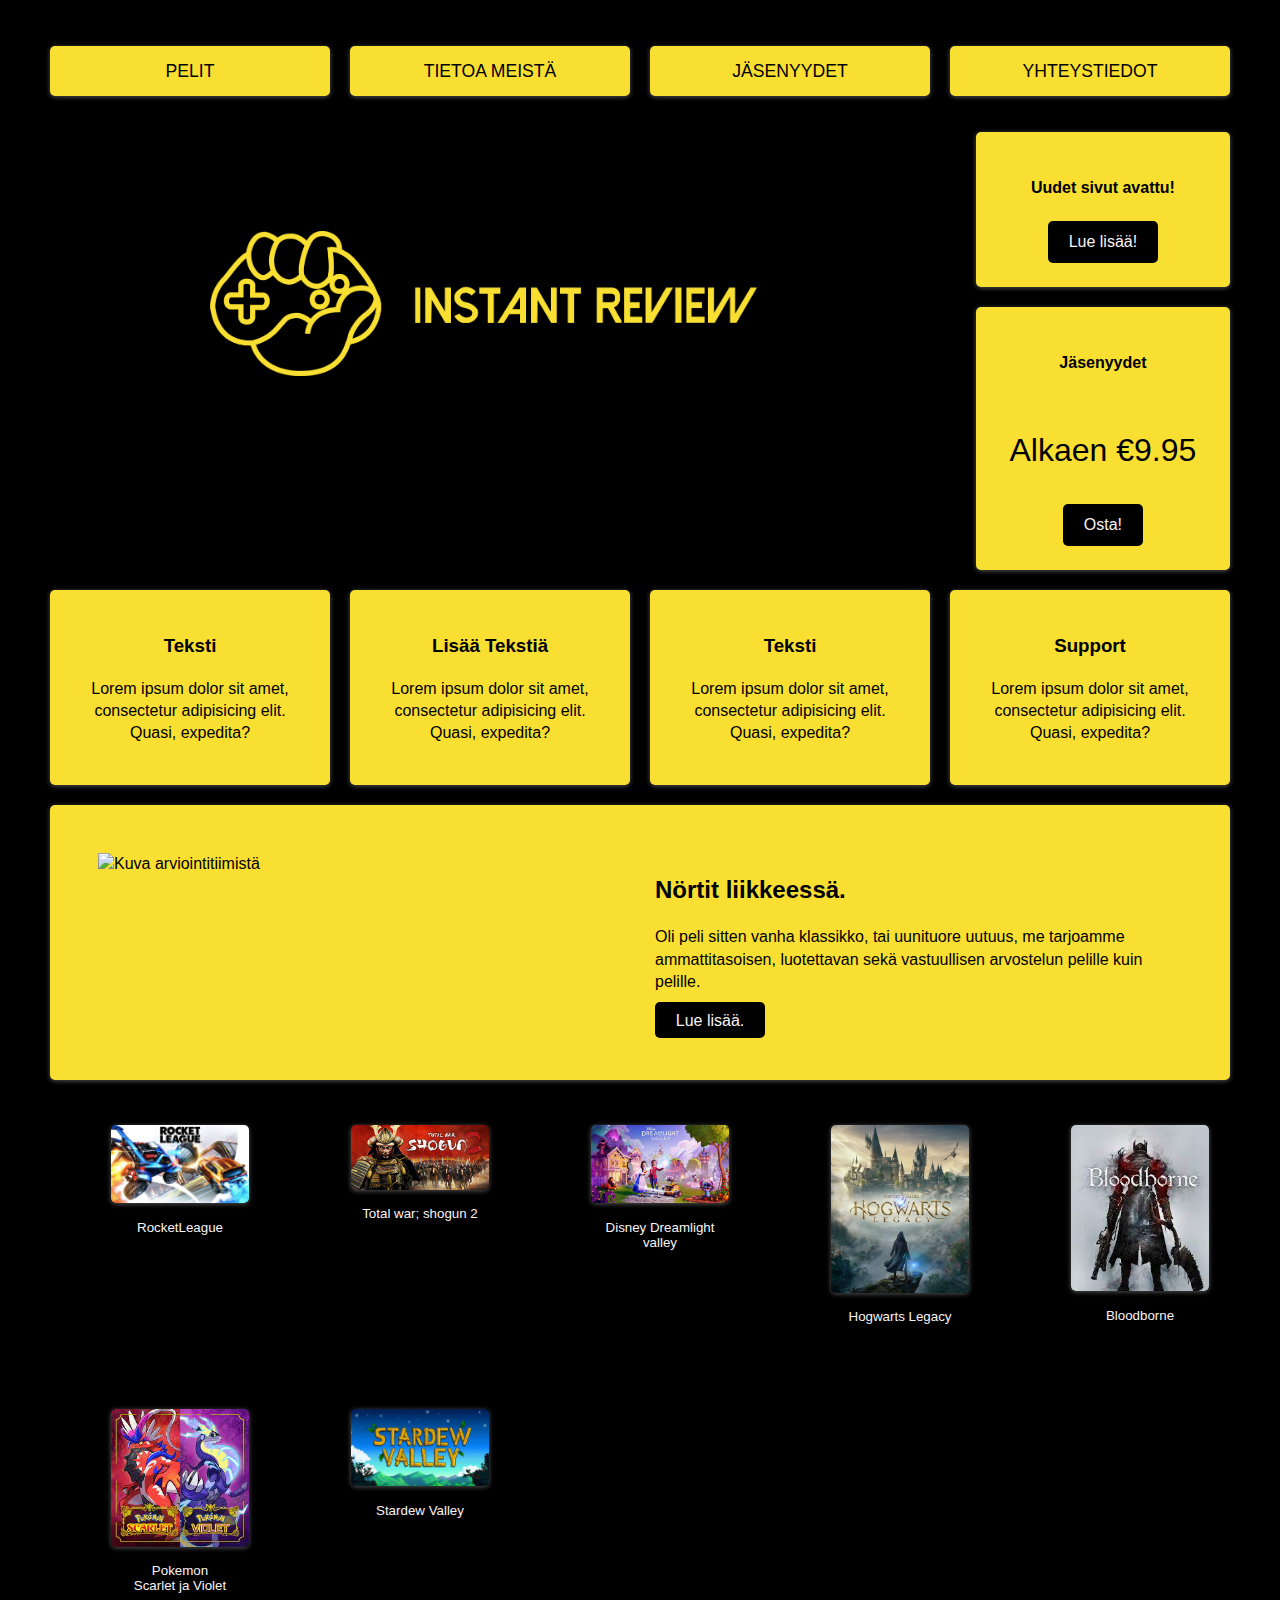
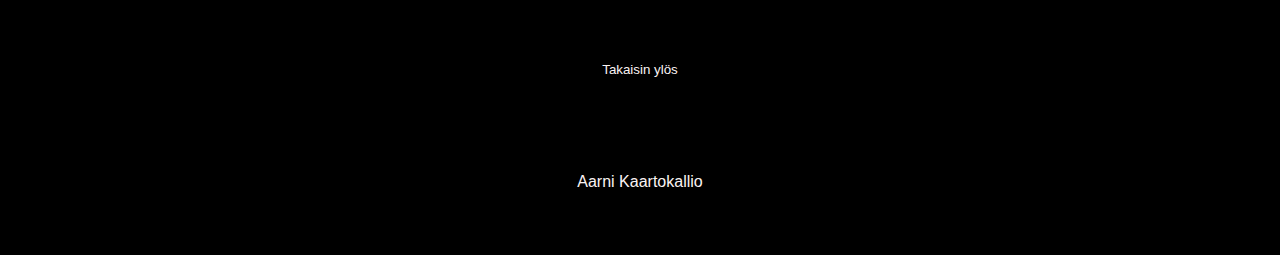
==== index.html @ ea332d21 "Index luotu" ====
<!DOCTYPE html>
<html>
  <head>
    <title>InstantReview</title>
    <meta name="viewport" content="width=device-width, initial-scale=1" />
    <link rel="stylesheet" href="Insta.css" />
  </head>
  <body>
    <div id="google_translate_element"></div>
    <div class="wrapper">
        <nav  id="ylös" class="main-nav">
          <ul>
            <li>
              <a href="#section">Pelit</a>
            </li>
            <li>
              <a href="#tieto">Tietoa meistä</a>
            </li>
            <li>
              <a href="/Muut/membership/membership.html">Jäsenyydet</a>
            </li>
            <li>
              <a href="/Muut/Contact.html">Yhteystiedot</a>
            </li>
          </ul>
        </nav>
    
        <section class="top-container">
          <header class="showcase">
            
            <p><img src="/INSTANT_REVIEW_LOGO+TEKSTI.png" alt="Instant review logo"></p>
          </header>
          <div class="top-box top-box-a">
            <h4>Uudet sivut avattu!</h4>
            
            <a href="/Muut/Contact.html" class="btn">Lue lisää!</a>
          </div>
          <div class="top-box top-box-b">
            <h4>Jäsenyydet</h4>
            <p class="price">Alkaen €9.95</p>
            <a href="/Muut/membership/membership.html" class="btn">Osta!</a>
          </div>
        </section>
    
        <section id="tieto" class="boxes">
          <div class="box">
            <i class="fas fa-chart-pie fa-4x"></i>
            <h3>Teksti</h3>
            <p>Lorem ipsum dolor sit amet, consectetur adipisicing elit. Quasi, expedita?</p>
          </div>
          <div class="box">
            <i class="fas fa-globe fa-4x"></i>
            <h3>Lisää Tekstiä</h3>
            <p>Lorem ipsum dolor sit amet, consectetur adipisicing elit. Quasi, expedita?</p>
          </div>
          <div class="box">
            <i class="fas fa-cog fa-4x"></i>
            <h3>Teksti</h3>
            <p>Lorem ipsum dolor sit amet, consectetur adipisicing elit. Quasi, expedita?</p>
          </div>
          <div class="box">
            <i class="fas fa-users fa-4x"></i>
            <h3>Support</h3>
            <p>Lorem ipsum dolor sit amet, consectetur adipisicing elit. Quasi, expedita?</p>
          </div>
        </section>
    
        <section class="info">
          <img src="Tiimikuva.png" alt="Kuva arviointitiimistä">
          <div>
            <h2>Nörtit liikkeessä.</h2>
            <p> Oli peli sitten vanha klassikko, tai uunituore uutuus, me tarjoamme ammattitasoisen, luotettavan sekä vastuullisen arvostelun pelille kuin pelille. </p>
            <a href="/Muut/Contact.html" class="btn">Lue lisää.</a>
          </div>
        </section>
        <section id="section" class="portfolio">
            <ul><button class="btn"><a href="Pelisivut/Rocket/RocketLeague.html"><img src="rocket_league_pikkukuva.jpeg" alt="Kuva rocket league pelistä"></a>
            <p>RocketLeague</p></button></ul>
            <ul><button class="btn"><a href="/Pelisivut/Totalwar/Totalwar.html"><img src="TotalWar.jpg" alt="Kuva TotalWar pelistä"></a>
            <p>Total war; shogun 2</p></button></ul>
            <ul><button class="btn"><a href="/Pelisivut/Disney/Disney.html"><img src="DDLV pic.jpg" alt="Kuva Disney Dreamlight valley pelistä"></a>
            <p>Disney Dreamlight <br> valley</p></button></ul>
            <ul><button class="btn"><a href="/Pelisivut/Hogwarts/Hogwarts.html"><img src="HD-wallpaper-hogwarts-legacy-poster.jpg" alt="Kuva Hogwarts Legacy pelistä"></a>
            <p>Hogwarts Legacy</p></button></ul>
            <ul><button class="btn"><a href="/Pelisivut/Bloodborne/Bloodborne.html"><img src="/Pelisivut/Bloodborne/bloodborne.jpeg" alt="Kuva Bloodborne -pelistä"></a>
              <p>Bloodborne</p></button></ul>
            <ul><button class="btn"><a href="/Pelisivut/Pokemon/Pokemon.html"><img src="/Pelisivut/Pokemon/Pokemon.jpeg" alt="Kuva Pokemon Scarlet ja Violet -pelistä"></a>
              <p>Pokemon <br> Scarlet ja Violet</p></button></ul>
            <ul><button class="btn"><a href="/Pelisivut/Stardew/Stardew.html"><img src="/Pelisivut/Stardew/Stardew.jpeg" alt="Kuva Stardew Valley -pelistä"></a>
              <p>Stardew Valley</p></button></ul>
        </section>
    <button class="btn"><a class="btn" href="#">Takaisin ylös</a></button>

        <footer>
          <p>Aarni Kaartokallio</p>
        </footer>
    
      </div>

    </div>
    <script type="text/javascript">
      function googleTranslateElementInit() {
        new google.translate.TranslateElement({pageLanguage: 'fi'}, 'google_translate_element');
      }
      </script>
      <script type="text/javascript" src="//translate.google.com/translate_a/element.js?cb=googleTranslateElementInit"></script>
  </body>
  
</html>
---- Insta.css ----
:root {
    --primary: rgb(249,223,49);
    --dark: rgb(0, 0, 0);
    --light: rgb(250, 243, 243);
    --shadow: 0 1px 5px rgba(104, 104, 104, 0.8);
  }
  .btn1{
    background-color: rgb(226, 136, 25);
    
  }
  html {
    box-sizing: border-box;
    font-family: Arial, Helvetica, sans-serif;
    color: var(--dark);
  }
  body {
    background: rgb(0, 0, 0);
    margin: 30px 50px;
    line-height: 1.4;
  }
  
  .btn {
    background: var(--dark);
    color: var(--light);
    padding: 0.6rem 1.3rem;
    text-decoration: none;
    border: 0;
    border-radius: 5px;
  }
  
  img {
    max-width: 100%;
  }
  
  .wrapper {
    display: grid;
    grid-gap: 20px;
  }
  
  .main-nav ul {
    display: grid;
    grid-gap: 20px;
    padding: 0;
    list-style: none;
    grid-template-columns: repeat(4, 1fr);
  }
  
  .main-nav a {
    background: var(--primary);
    display: block;
    text-decoration: none;
    padding: 0.8rem;
    text-align: center;
    color: var(--dark);
    text-transform: uppercase;
    font-size: 1.1rem;
    box-shadow: var(--shadow);
    border-radius: 5px;
  }
  
  .main-nav a:hover {
    background: var(--dark);
    color: var(--light);
  }
  
  .top-container {
    display: grid;
    grid-gap: 20px;
    grid-template-areas:
      'showcase showcase top-box-a'
      'showcase showcase top-box-b';
    border-radius: 0px;
  }
  
  .showcase {
    grid-area: showcase;
    max-height: 3.2pc;
    max-width: 34.2pc;
    background-size:contain;
    background-position: center;
    padding: 10rem;
    display: flex;
    flex-direction: column;
    align-items: start;
    justify-content: center;
    border-radius: 5px;
  }
  
  .showcase h1 {
    font-size: 4rem;
    margin-bottom: 0;
    color: var(--light);
  }
  
  .showcase p {
    font-size: 1.3rem;
    margin-top: 0;
    color: var(--light);
  }
  
  .top-box {
    background: var(--primary);
    display: grid;
    align-items: center;
    justify-items: center;
    box-shadow: var(--shadow);
    padding: 1.5rem;
    border-radius: 5px;
    
  }
  
  .top-box .price {
    font-size: 2rem;
    border-radius: 5px;
  }
  
  .top-box-a {
    grid-area: top-box-a;
    border-radius: 5px;
  }
  
  .top-box-b {
    grid-area: top-box-b;
  }
  
  .boxes {
    display: grid;
    grid-gap: 20px;
    grid-template-columns: repeat(auto-fit, minmax(200px, 1fr));
    border-radius: 5px;
  }
  
  .box {
    background: var(--primary);
    text-align: center;
    padding: 1.5rem 2rem;
    box-shadow: var(--shadow);
    border-radius: 5px;
  }
  .pic{
    border-radius: 5px;
  }
  
  .info {
    background: var(--primary);
    box-shadow: var(--shadow);
    display: grid;
    grid-gap: 30px;
    grid-template-columns: repeat(2, 1fr);
    padding: 3rem;
    border-radius: 5px;
  }
  
  .portfolio {
    display: grid;
    grid-gap: 20px;
    grid-template-columns: repeat(auto-fit, minmax(200px, 1fr));
  }
  
  .portfolio img {
    width: 100%;
    box-shadow: var(--shadow);
    border-radius: 5px;
  }
  
  footer {
    margin-top: 2rem;
    background: var(--dark);
    color: var(--light);
    text-align: center;
    padding: 1rem;
  }
  
  @media (max-width: 700px) {
    .top-container {
      grid-template-areas:
        'showcase showcase'
        'top-box-a top-box-b';
        
    }
  
    .showcase h1 {
      font-size: 2.5rem;
    }
  
    .main-nav ul {
      grid-template-columns: 1fr;
    }
  
    .info {
      grid-template-columns: 1fr;
    }
  
    .info .btn {
      display: block;
      text-align: center;
      margin: auto;
    }
  }
  
  @media (max-width: 500px) {
    .top-container {
      grid-template-areas:
        'showcase'
        'top-box-a'
        'top-box-b';
    }
  }
  @media (max-width: 500px) {
    .showcase{
      grid-template-areas:
        'showcase'
        'top-box-a'
        'top-box-b';
        padding: 1rem;
    }
  }
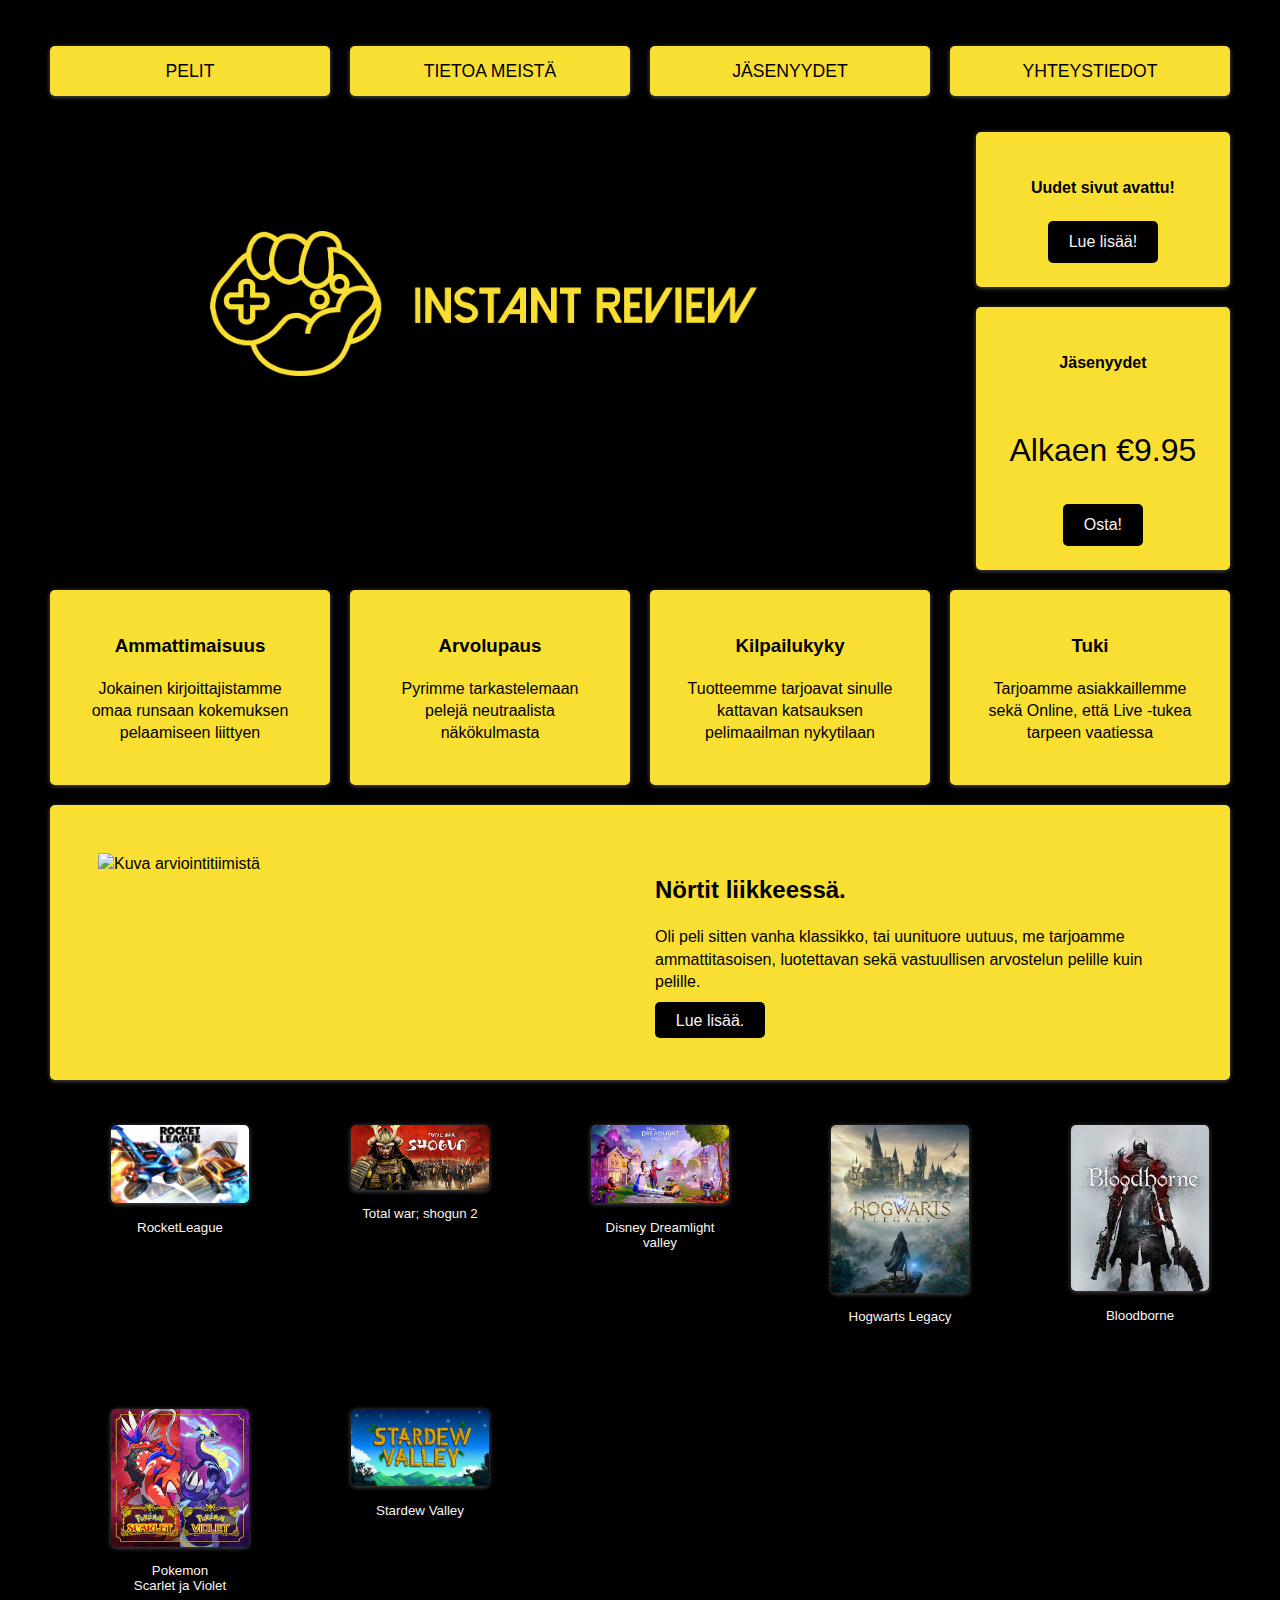
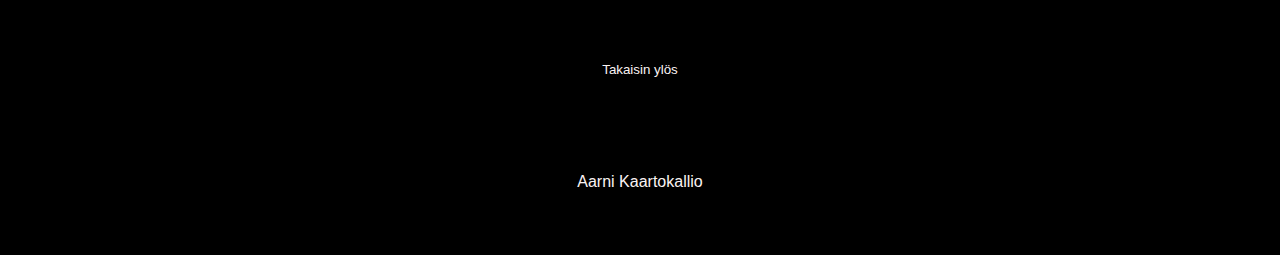
==== commit aceccc84: "Update index.html" ====
--- a/index.html
+++ b/index.html
@@ -17,10 +17,10 @@
               <a href="#tieto">Tietoa meistä</a>
             </li>
             <li>
-              <a href="/Muut/membership/membership.html">Jäsenyydet</a>
+              <a href="Muut/membership/membership.html">Jäsenyydet</a>
             </li>
             <li>
-              <a href="/Muut/Contact.html">Yhteystiedot</a>
+              <a href="Muut/Contact.html">Yhteystiedot</a>
             </li>
           </ul>
         </nav>
@@ -28,40 +28,40 @@
         <section class="top-container">
           <header class="showcase">
             
-            <p><img src="/INSTANT_REVIEW_LOGO+TEKSTI.png" alt="Instant review logo"></p>
+            <p><img src="INSTANT_REVIEW_LOGO+TEKSTI.png" alt="Instant review logo"></p>
           </header>
           <div class="top-box top-box-a">
             <h4>Uudet sivut avattu!</h4>
             
-            <a href="/Muut/Contact.html" class="btn">Lue lisää!</a>
+            <a href="Muut/Contact.html" class="btn">Lue lisää!</a>
           </div>
           <div class="top-box top-box-b">
             <h4>Jäsenyydet</h4>
             <p class="price">Alkaen €9.95</p>
-            <a href="/Muut/membership/membership.html" class="btn">Osta!</a>
+            <a href="Muut/membership/membership.html" class="btn">Osta!</a>
           </div>
         </section>
     
         <section id="tieto" class="boxes">
           <div class="box">
             <i class="fas fa-chart-pie fa-4x"></i>
-            <h3>Teksti</h3>
-            <p>Lorem ipsum dolor sit amet, consectetur adipisicing elit. Quasi, expedita?</p>
+            <h3>Ammattimaisuus</h3>
+            <p>Jokainen kirjoittajistamme omaa runsaan kokemuksen pelaamiseen liittyen</p>
           </div>
           <div class="box">
             <i class="fas fa-globe fa-4x"></i>
-            <h3>Lisää Tekstiä</h3>
-            <p>Lorem ipsum dolor sit amet, consectetur adipisicing elit. Quasi, expedita?</p>
+            <h3>Arvolupaus</h3>
+            <p>Pyrimme tarkastelemaan pelejä neutraalista näkökulmasta</p>
           </div>
           <div class="box">
             <i class="fas fa-cog fa-4x"></i>
-            <h3>Teksti</h3>
-            <p>Lorem ipsum dolor sit amet, consectetur adipisicing elit. Quasi, expedita?</p>
+            <h3>Kilpailukyky</h3>
+            <p>Tuotteemme tarjoavat sinulle kattavan katsauksen pelimaailman nykytilaan</p>
           </div>
           <div class="box">
             <i class="fas fa-users fa-4x"></i>
-            <h3>Support</h3>
-            <p>Lorem ipsum dolor sit amet, consectetur adipisicing elit. Quasi, expedita?</p>
+            <h3>Tuki</h3>
+            <p>Tarjoamme asiakkaillemme sekä Online, että Live -tukea tarpeen vaatiessa </p>
           </div>
         </section>
     
@@ -70,23 +70,23 @@
           <div>
             <h2>Nörtit liikkeessä.</h2>
             <p> Oli peli sitten vanha klassikko, tai uunituore uutuus, me tarjoamme ammattitasoisen, luotettavan sekä vastuullisen arvostelun pelille kuin pelille. </p>
-            <a href="/Muut/Contact.html" class="btn">Lue lisää.</a>
+            <a href="Muut/Contact.html" class="btn">Lue lisää.</a>
           </div>
         </section>
         <section id="section" class="portfolio">
             <ul><button class="btn"><a href="Pelisivut/Rocket/RocketLeague.html"><img src="rocket_league_pikkukuva.jpeg" alt="Kuva rocket league pelistä"></a>
             <p>RocketLeague</p></button></ul>
-            <ul><button class="btn"><a href="/Pelisivut/Totalwar/Totalwar.html"><img src="TotalWar.jpg" alt="Kuva TotalWar pelistä"></a>
+            <ul><button class="btn"><a href="Pelisivut/Totalwar/Totalwar.html"><img src="TotalWar.jpg" alt="Kuva TotalWar pelistä"></a>
             <p>Total war; shogun 2</p></button></ul>
-            <ul><button class="btn"><a href="/Pelisivut/Disney/Disney.html"><img src="DDLV pic.jpg" alt="Kuva Disney Dreamlight valley pelistä"></a>
+            <ul><button class="btn"><a href="Pelisivut/Disney/Disney.html"><img src="DDLV pic.jpg" alt="Kuva Disney Dreamlight valley pelistä"></a>
             <p>Disney Dreamlight <br> valley</p></button></ul>
-            <ul><button class="btn"><a href="/Pelisivut/Hogwarts/Hogwarts.html"><img src="HD-wallpaper-hogwarts-legacy-poster.jpg" alt="Kuva Hogwarts Legacy pelistä"></a>
+            <ul><button class="btn"><a href="Pelisivut/Hogwarts/Hogwarts.html"><img src="HD-wallpaper-hogwarts-legacy-poster.jpg" alt="Kuva Hogwarts Legacy pelistä"></a>
             <p>Hogwarts Legacy</p></button></ul>
-            <ul><button class="btn"><a href="/Pelisivut/Bloodborne/Bloodborne.html"><img src="/Pelisivut/Bloodborne/bloodborne.jpeg" alt="Kuva Bloodborne -pelistä"></a>
+            <ul><button class="btn"><a href="Pelisivut/Bloodborne/Bloodborne.html"><img src="Pelisivut/Bloodborne/bloodborne.jpeg" alt="Kuva Bloodborne -pelistä"></a>
               <p>Bloodborne</p></button></ul>
-            <ul><button class="btn"><a href="/Pelisivut/Pokemon/Pokemon.html"><img src="/Pelisivut/Pokemon/Pokemon.jpeg" alt="Kuva Pokemon Scarlet ja Violet -pelistä"></a>
+            <ul><button class="btn"><a href="Pelisivut/Pokemon/Pokemon.html"><img src="Pelisivut/Pokemon/Pokemon.jpeg" alt="Kuva Pokemon Scarlet ja Violet -pelistä"></a>
               <p>Pokemon <br> Scarlet ja Violet</p></button></ul>
-            <ul><button class="btn"><a href="/Pelisivut/Stardew/Stardew.html"><img src="/Pelisivut/Stardew/Stardew.jpeg" alt="Kuva Stardew Valley -pelistä"></a>
+            <ul><button class="btn"><a href="Pelisivut/Stardew/Stardew.html"><img src="Pelisivut/Stardew/Stardew.jpeg" alt="Kuva Stardew Valley -pelistä"></a>
               <p>Stardew Valley</p></button></ul>
         </section>
     <button class="btn"><a class="btn" href="#">Takaisin ylös</a></button>
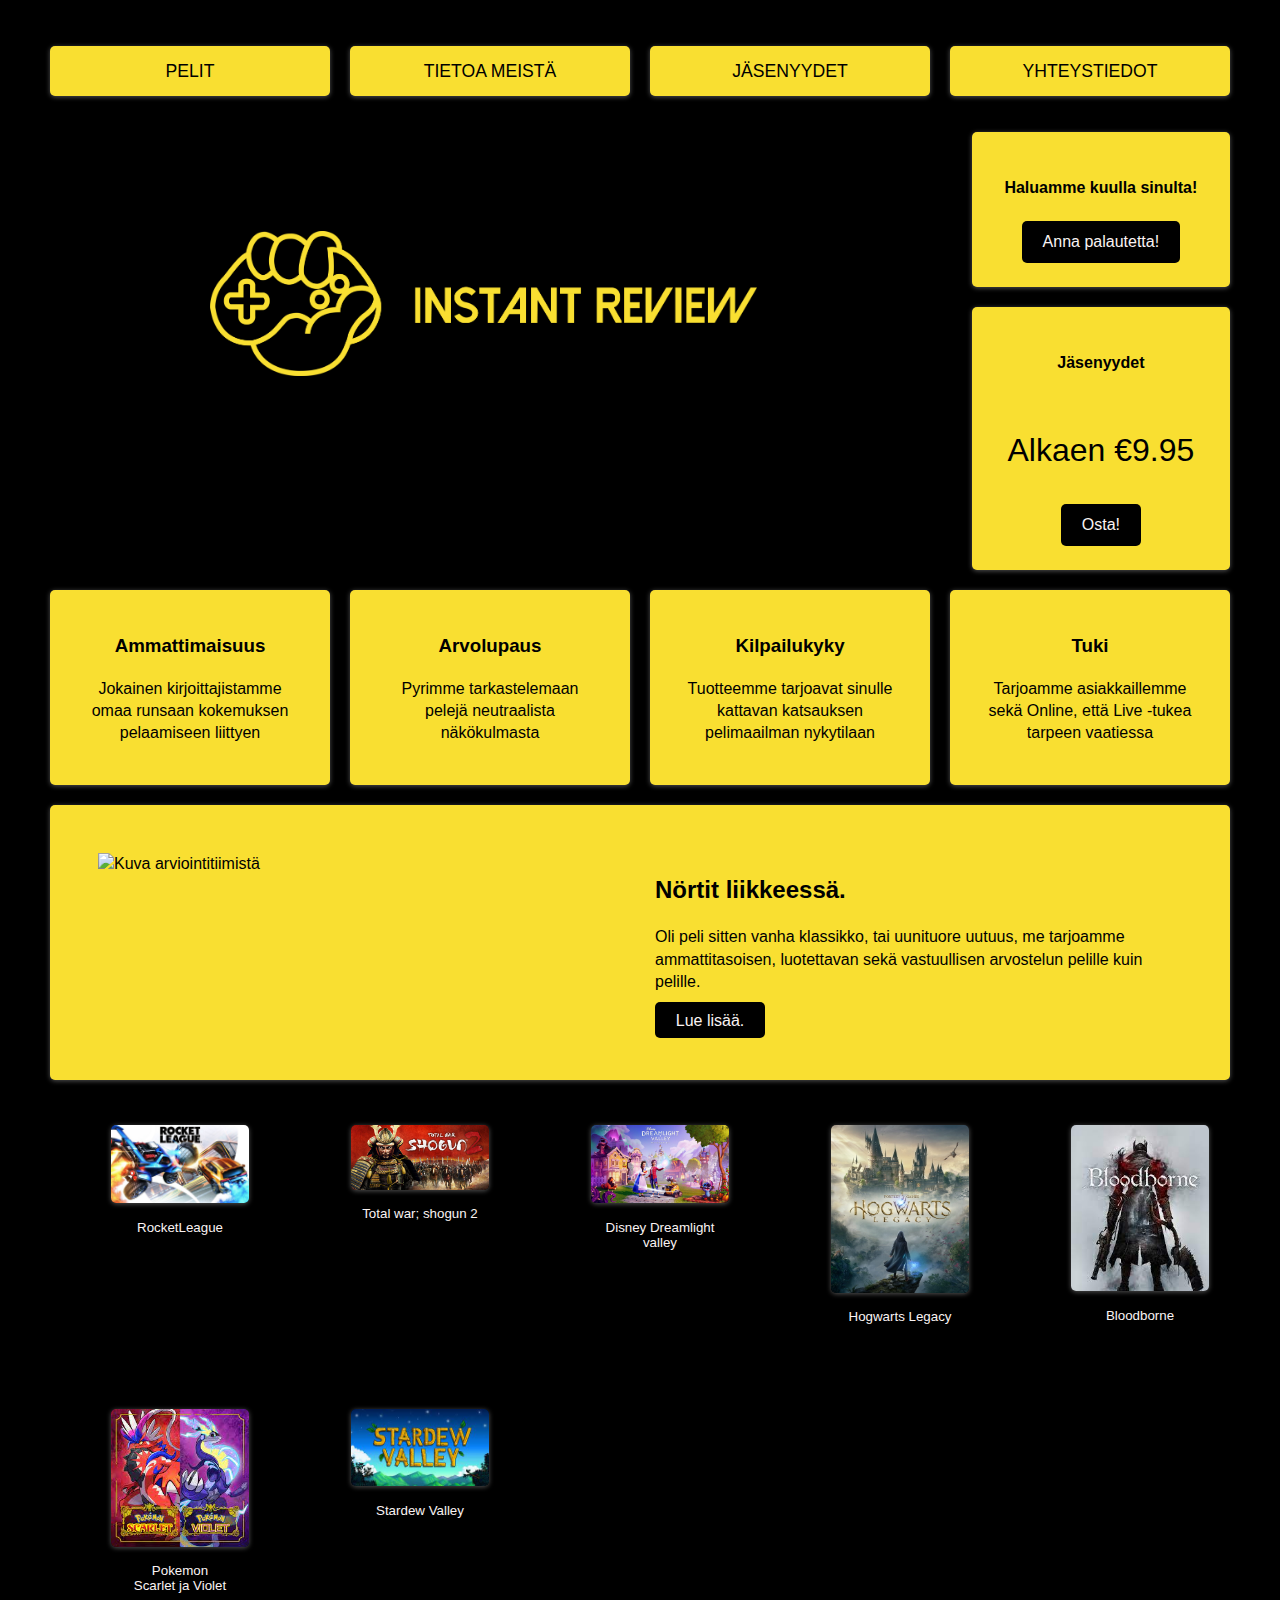
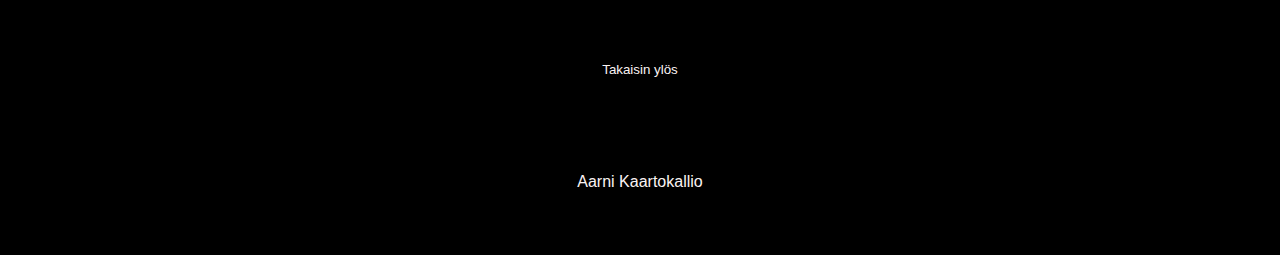
==== commit 30f2c683: "Lisätty palautesivu" ====
--- a/index.html
+++ b/index.html
@@ -31,9 +31,9 @@
             <p><img src="INSTANT_REVIEW_LOGO+TEKSTI.png" alt="Instant review logo"></p>
           </header>
           <div class="top-box top-box-a">
-            <h4>Uudet sivut avattu!</h4>
+            <h4>Haluamme kuulla sinulta!</h4>
             
-            <a href="Muut/Contact.html" class="btn">Lue lisää!</a>
+            <a href="Muut/feedback/feedback.html" class="btn">Anna palautetta!</a>
           </div>
           <div class="top-box top-box-b">
             <h4>Jäsenyydet</h4>
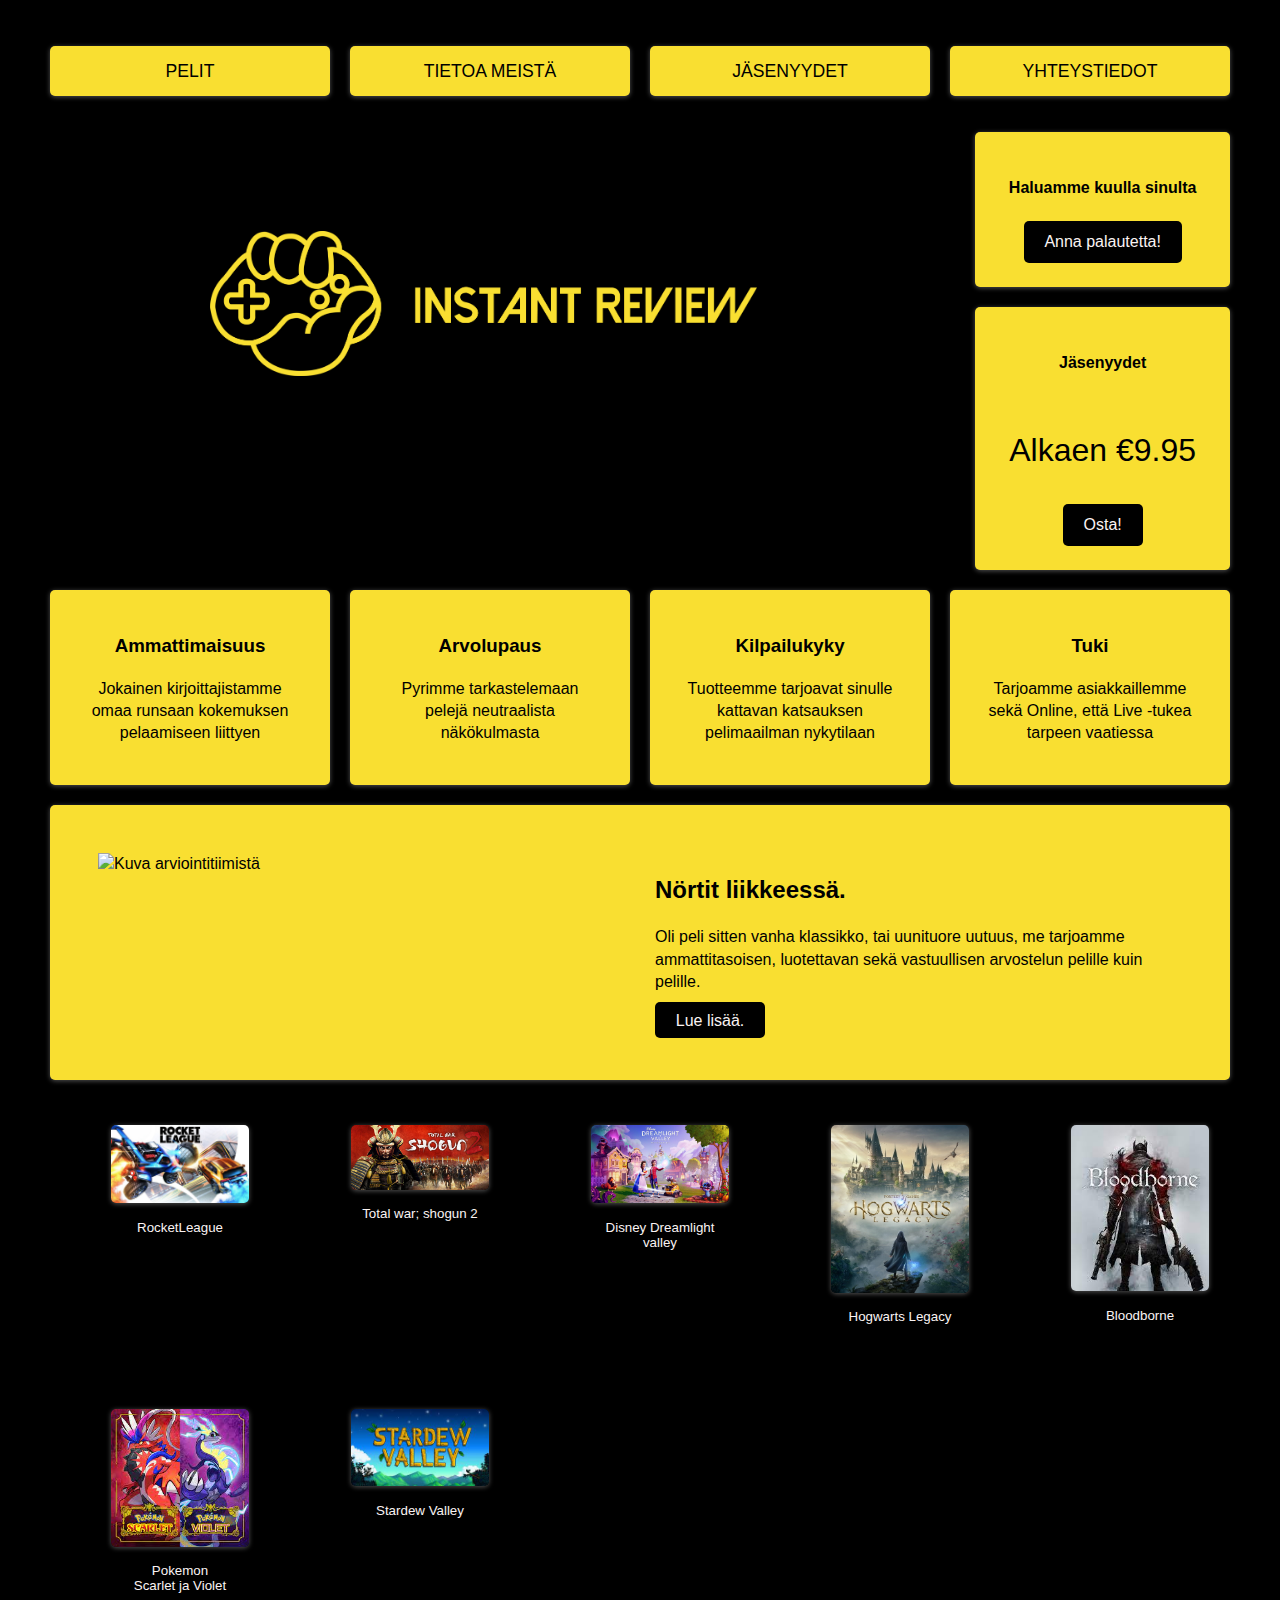
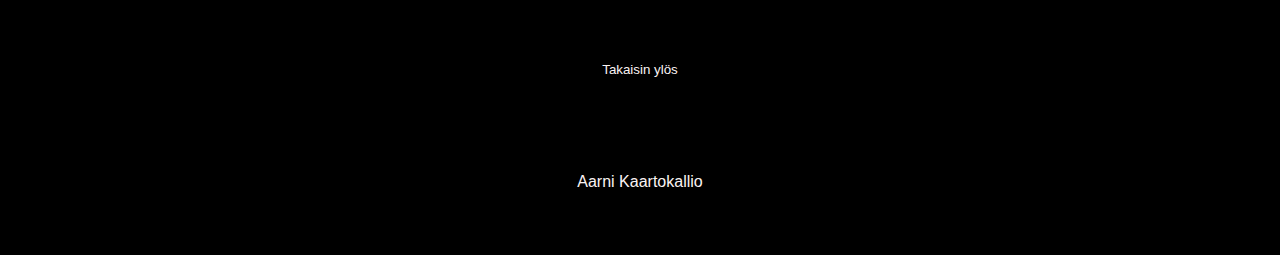
==== commit 7a8bf1b9: "Palautesivut" ====
--- a/index.html
+++ b/index.html
@@ -31,7 +31,7 @@
             <p><img src="INSTANT_REVIEW_LOGO+TEKSTI.png" alt="Instant review logo"></p>
           </header>
           <div class="top-box top-box-a">
-            <h4>Haluamme kuulla sinulta!</h4>
+            <h4>Haluamme kuulla sinulta</h4>
             
             <a href="Muut/feedback/feedback.html" class="btn">Anna palautetta!</a>
           </div>
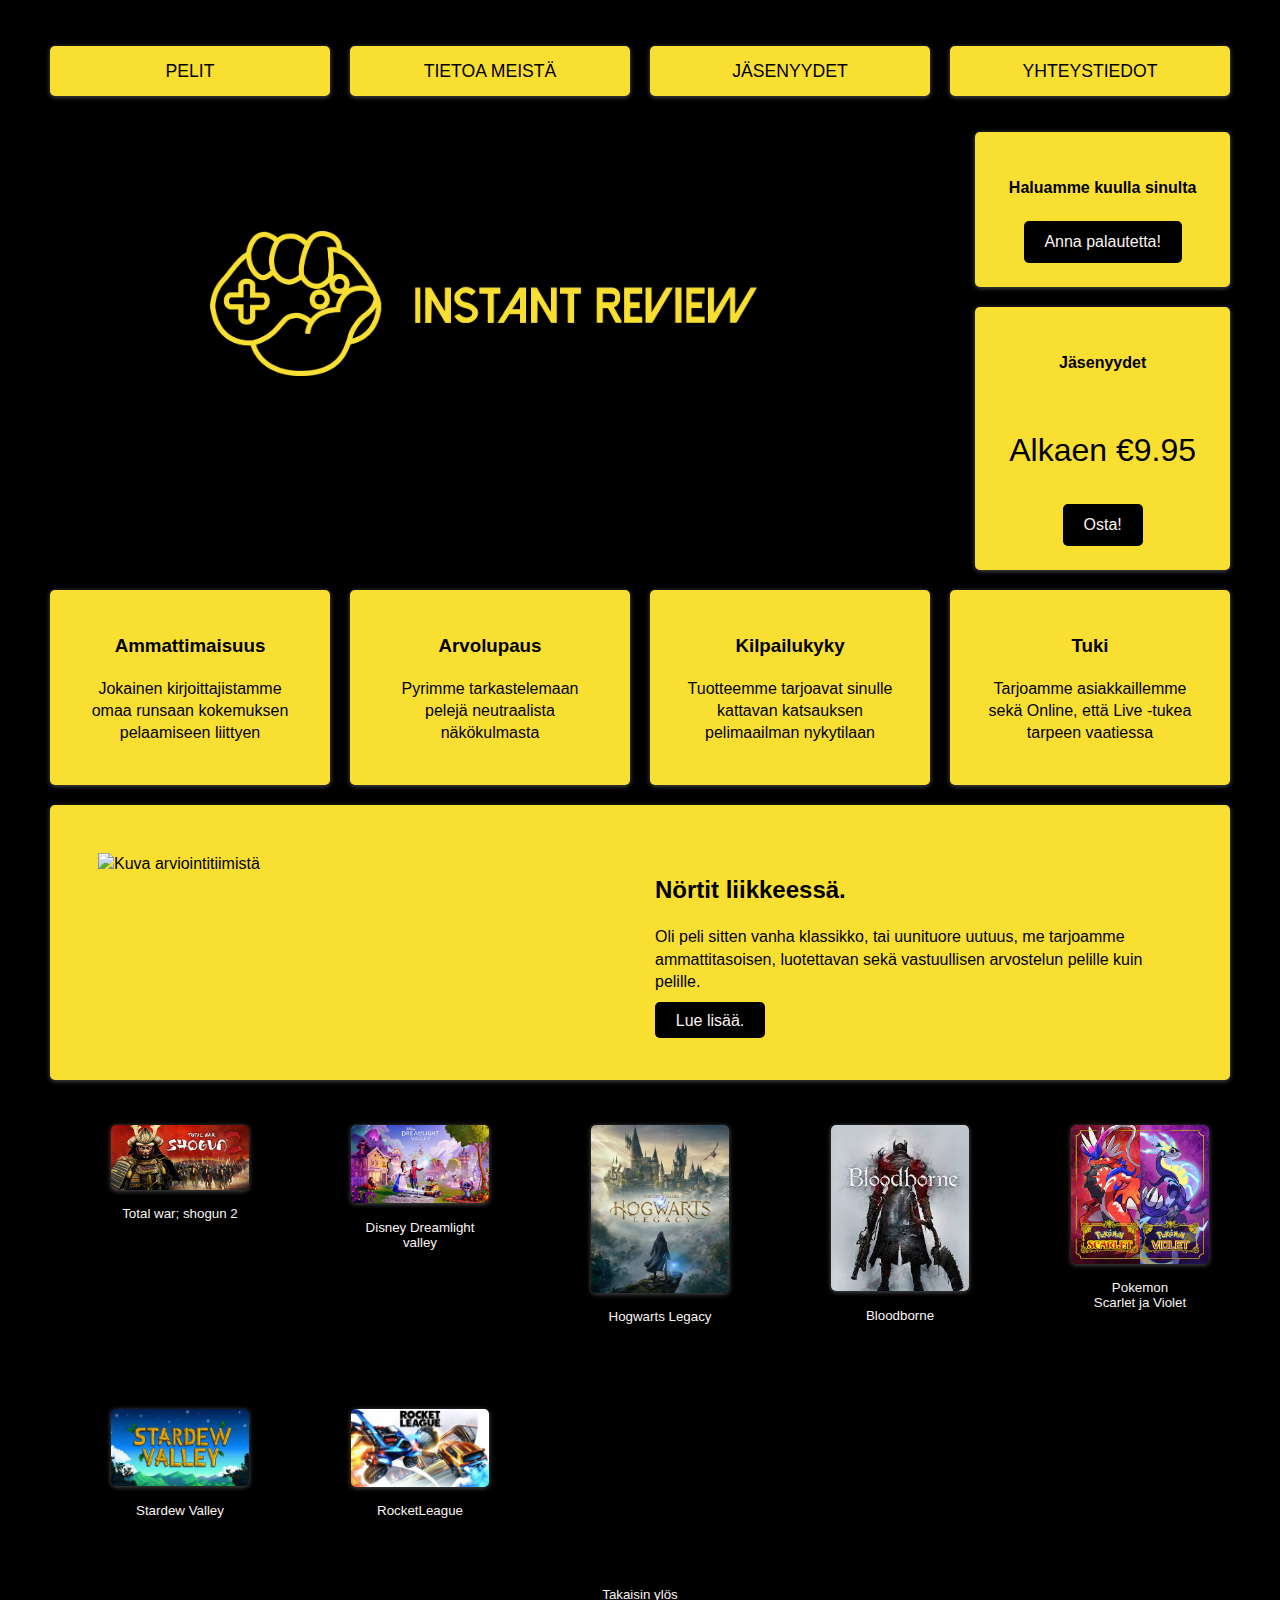
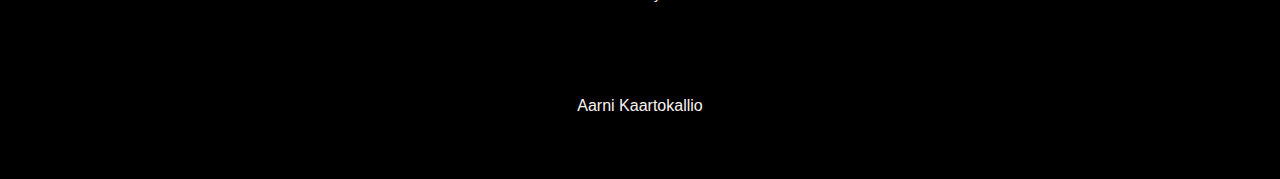
==== commit d6bcea5c: "Update index.html" ====
--- a/index.html
+++ b/index.html
@@ -74,8 +74,6 @@
           </div>
         </section>
         <section id="section" class="portfolio">
-            <ul><button class="btn"><a href="Pelisivut/Rocket/RocketLeague.html"><img src="rocket_league_pikkukuva.jpeg" alt="Kuva rocket league pelistä"></a>
-            <p>RocketLeague</p></button></ul>
             <ul><button class="btn"><a href="Pelisivut/Totalwar/Totalwar.html"><img src="TotalWar.jpg" alt="Kuva TotalWar pelistä"></a>
             <p>Total war; shogun 2</p></button></ul>
             <ul><button class="btn"><a href="Pelisivut/Disney/Disney.html"><img src="DDLV pic.jpg" alt="Kuva Disney Dreamlight valley pelistä"></a>
@@ -88,6 +86,8 @@
               <p>Pokemon <br> Scarlet ja Violet</p></button></ul>
             <ul><button class="btn"><a href="Pelisivut/Stardew/Stardew.html"><img src="Pelisivut/Stardew/Stardew.jpeg" alt="Kuva Stardew Valley -pelistä"></a>
               <p>Stardew Valley</p></button></ul>
+            <ul><button class="btn"><a href="Pelisivut/Rocket/RocketLeague.html"><img src="rocket_league_pikkukuva.jpeg" alt="Kuva rocket league pelistä"></a>
+              <p>RocketLeague</p></button></ul>
         </section>
     <button class="btn"><a class="btn" href="#">Takaisin ylös</a></button>
 
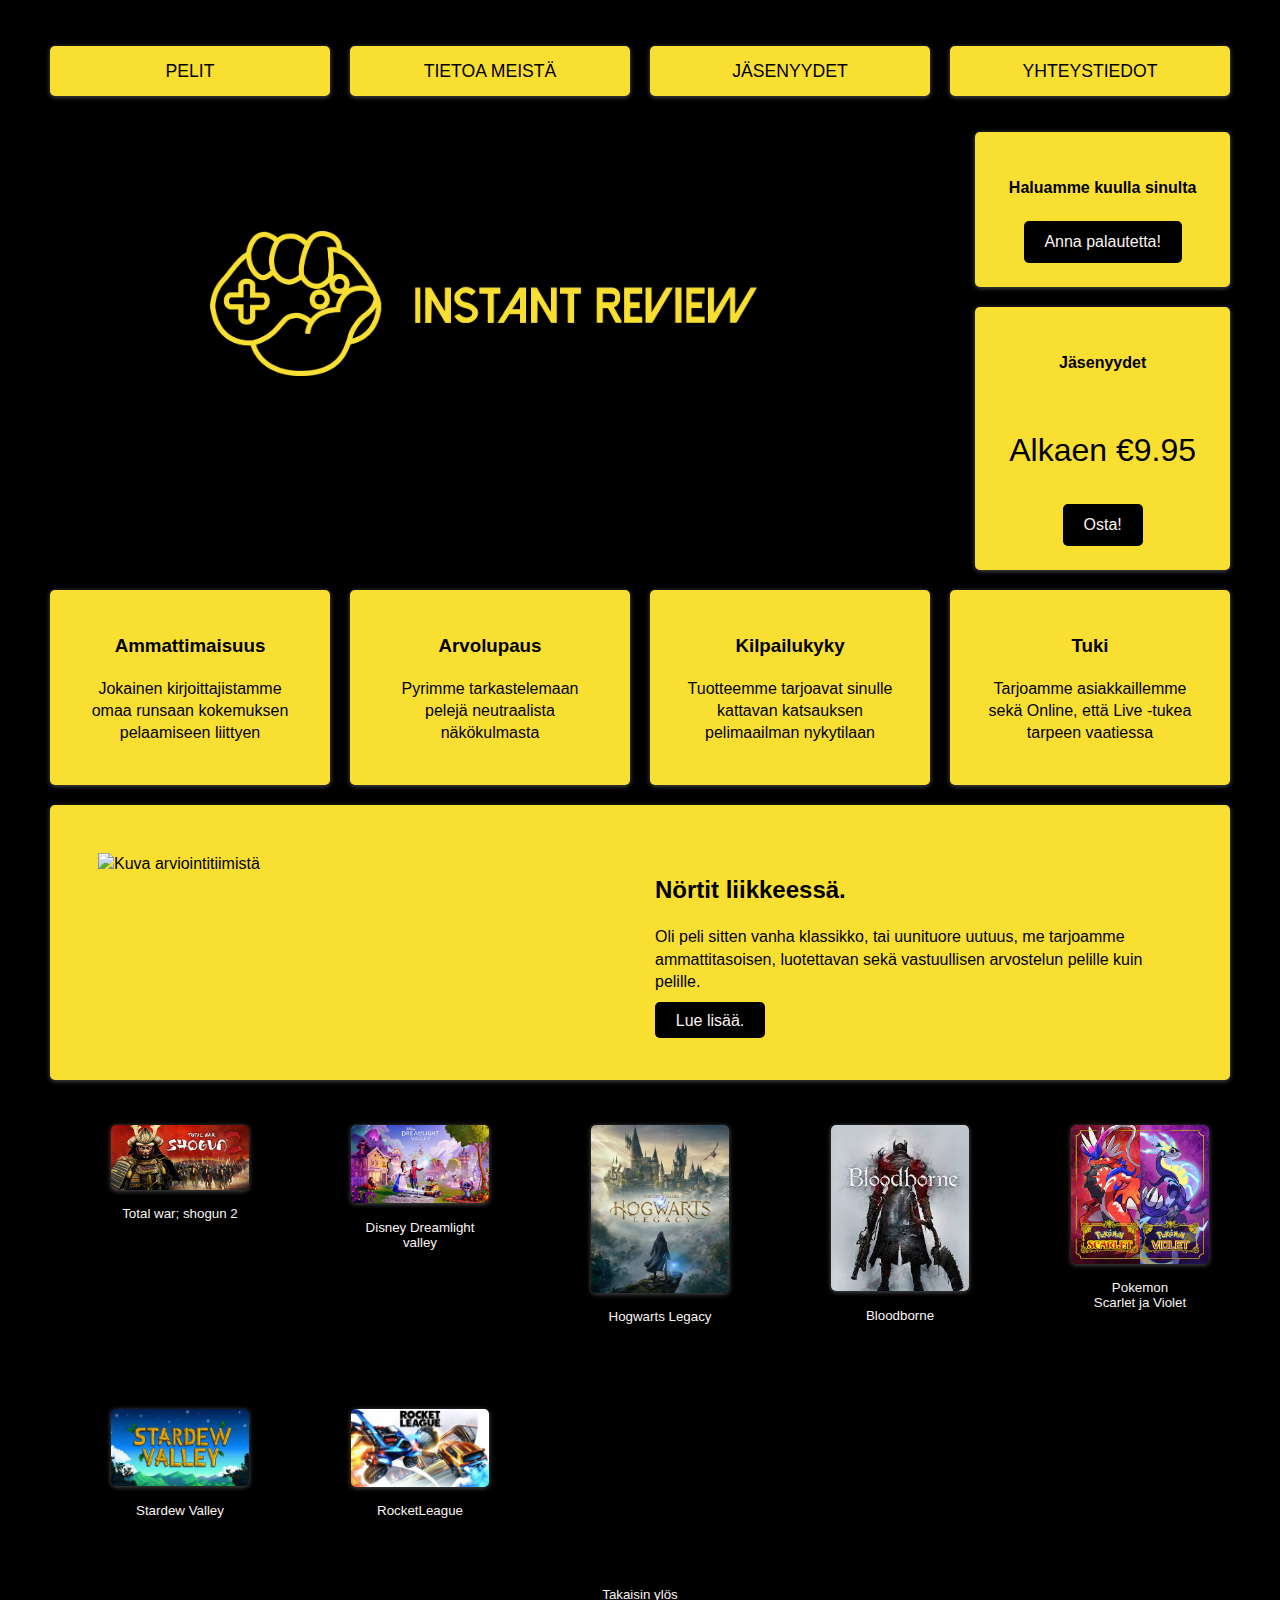
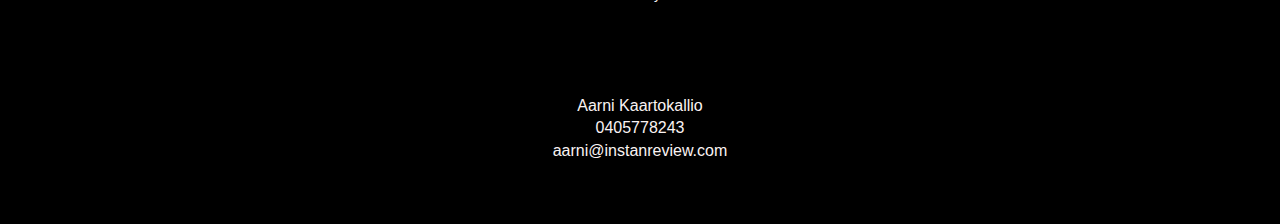
==== commit adaac904: "Update index.html" ====
--- a/index.html
+++ b/index.html
@@ -92,7 +92,7 @@
     <button class="btn"><a class="btn" href="#">Takaisin ylös</a></button>
 
         <footer>
-          <p>Aarni Kaartokallio</p>
+          <p>Aarni Kaartokallio <br> 0405778243 <br> aarni@instanreview.com</p>
         </footer>
     
       </div>
